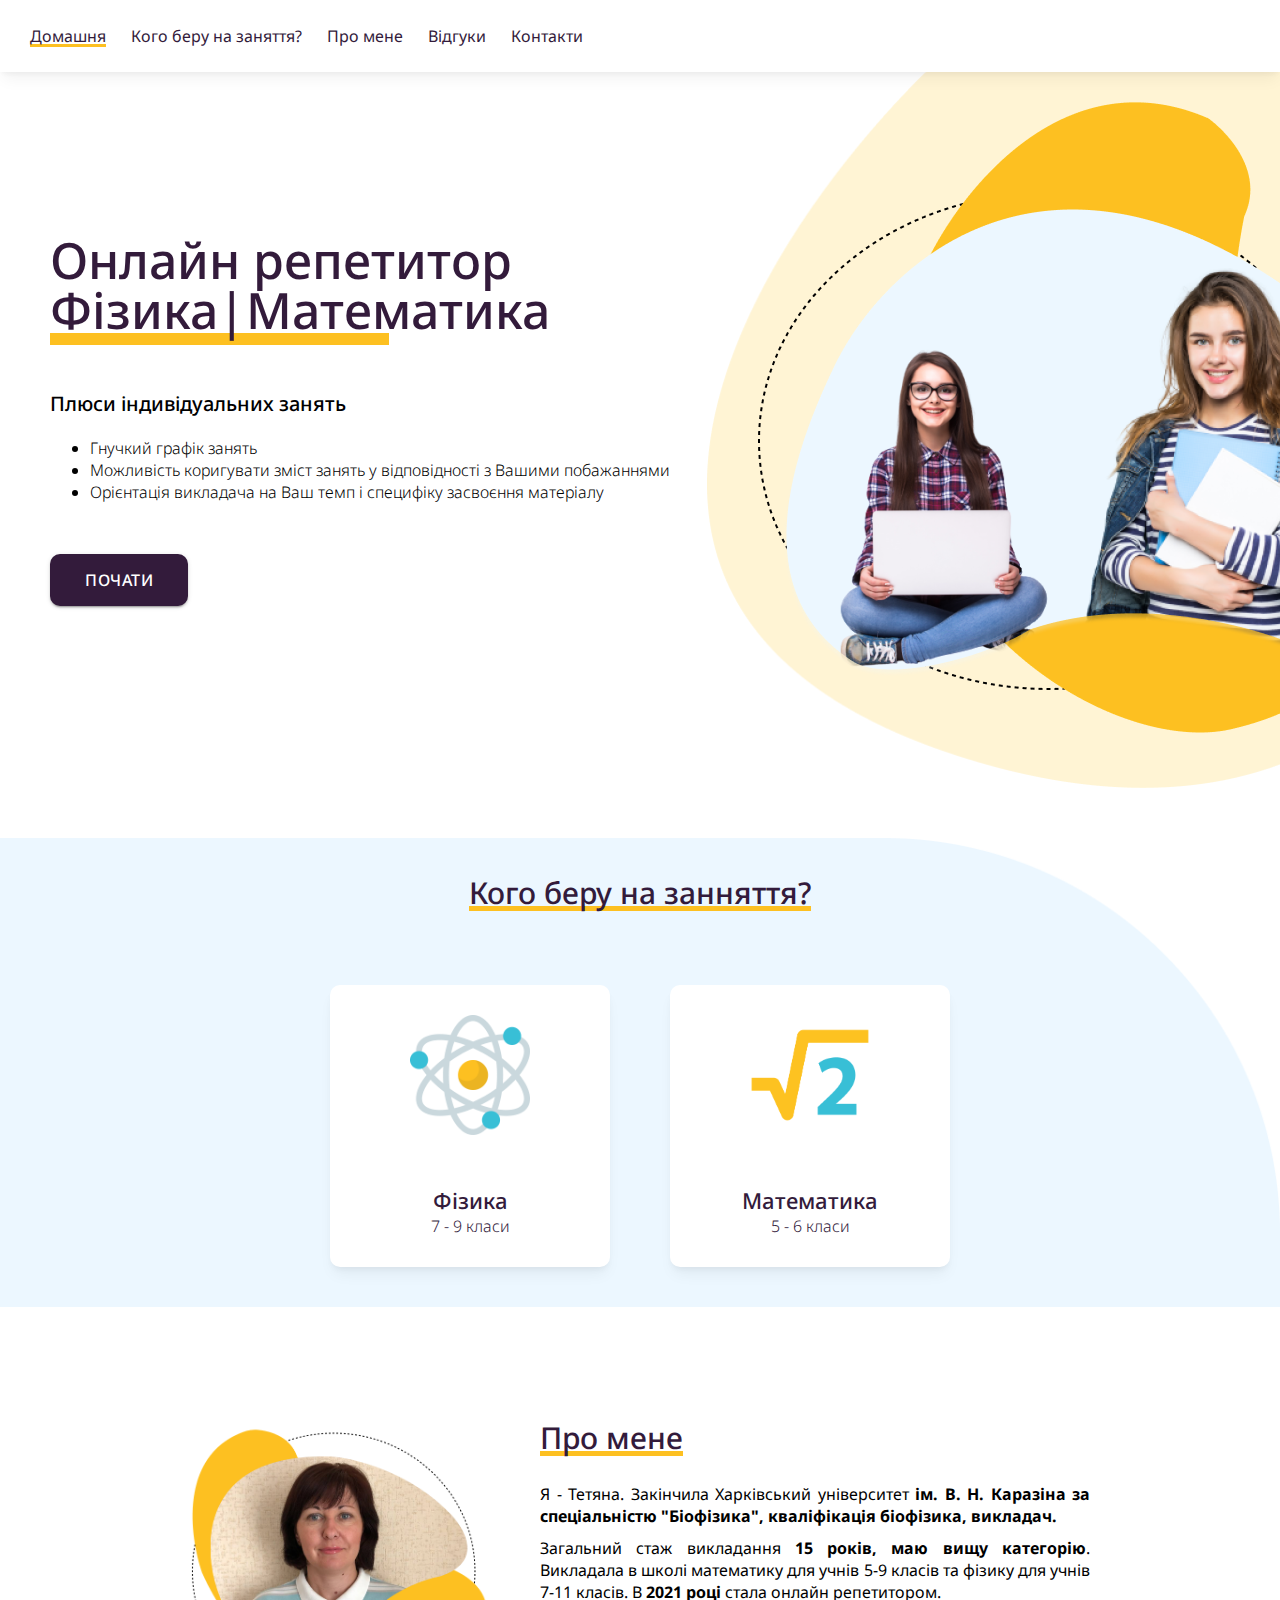
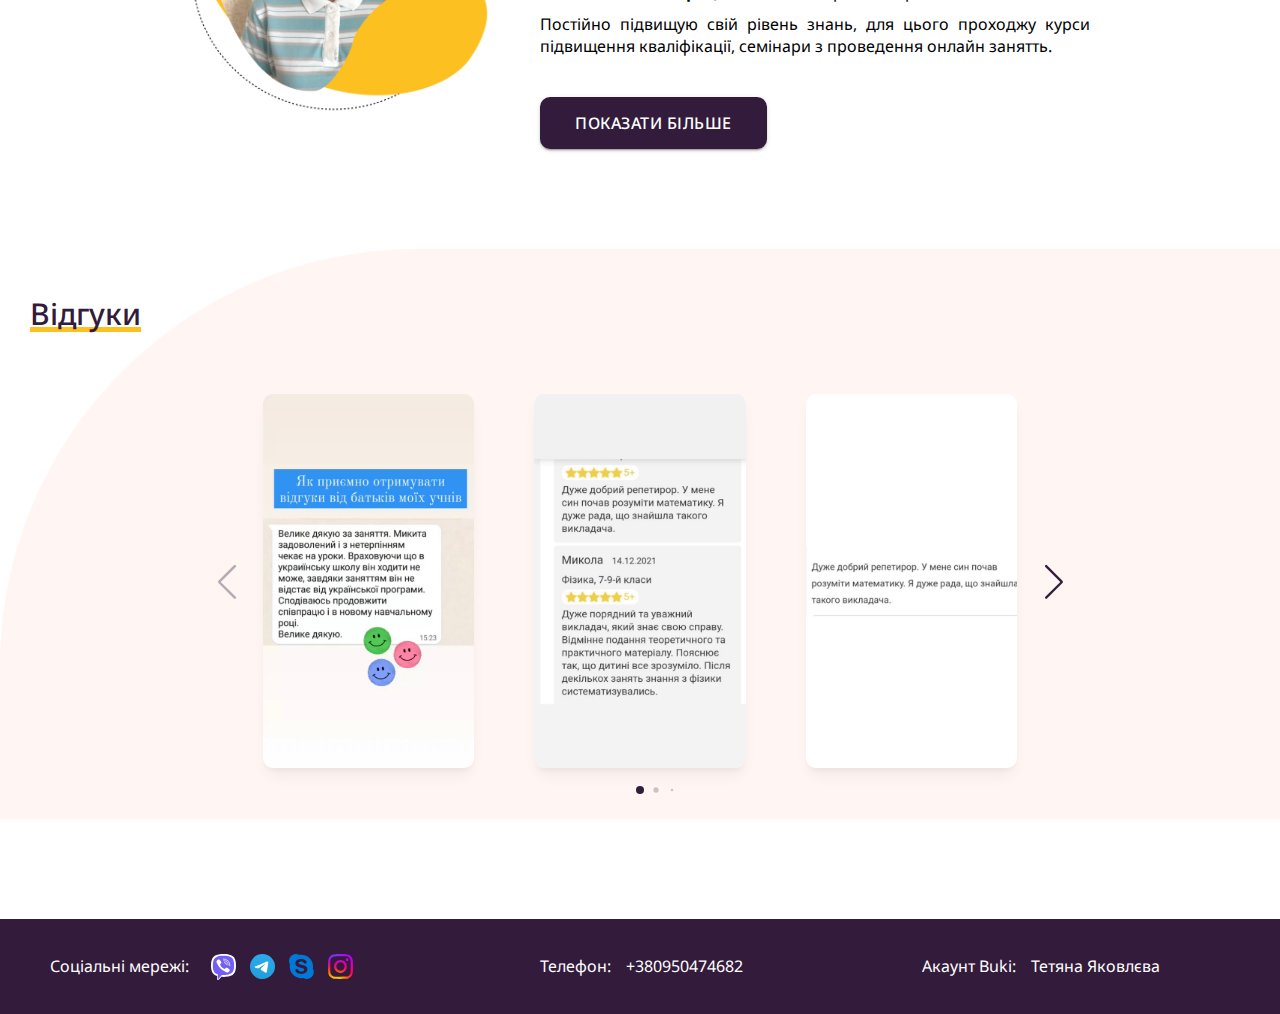
==== index.html @ d31892de "Move index.html to root directory" ====
<!DOCTYPE html>
<html lang="en">
<head>
    <meta charset="UTF-8">
    <meta name="viewport" content="width=device-width, initial-scale=1">
    <title>Title</title>
    <link rel="preconnect" href="https://fonts.googleapis.com">
    <link rel="preconnect" href="https://fonts.gstatic.com" crossorigin>
    <link rel="preconnect" href="https://fonts.googleapis.com">
    <link rel="preconnect" href="https://fonts.gstatic.com" crossorigin>
    <link href="https://fonts.googleapis.com/css2?family=Noto+Sans:wght@300;400;500;600;700&family=Roboto:wght@300;400;500;700&display=swap"
          rel="stylesheet">
    <link rel="stylesheet"
          href="https://cdn.jsdelivr.net/npm/swiper@8/swiper-bundle.min.css"
    />
    <link rel="stylesheet" href="src/style.css">
</head>
<body>
<header class="header">
    <nav id="js-nav" class="nav">
        <ul class="nav__list">
            <li class="nav__item">
                <a href="#home" class="nav__link nav__item_active">Домашня</a>
            </li>
            <li class="nav__item">
                <a href="#lessons" class="nav__link">Кого беру на заняття?</a>
            </li>
            <li class="nav__item">
                <a href="#about-me" class="nav__link">Про мене</a>
            </li>
            <li class="nav__item"><a href="#reviews" class="nav__link">Відгуки</a>
            </li>
            <li class="nav__item">
                <a href="#contacts" class="nav__link">Контакти</a>
            </li>
        </ul>
    </nav>
    <button id="js-hamburger" class="hamburger" type="button">
        <span id="js-top-line" class="top-line"></span>
        <span id="js-center-line" class="center-line"></span>
        <span id="js-bottom-line" class="bottom-line"></span>
    </button>
</header>
<div class="header-holder">
    <section id="home" class="main-info">
        <div class="main-info__left-column">
            <h1 class="main-info__heading">Онлайн репетитор</h1>
            <h1 class="main-info__heading main-info__heading_underline">Фізика|Математика</h1>
            <div class="advantages">
                <p class="advantages__heading">Плюси індивідуальних занять</p>
                <ul class="advantages__list">
                    <li class="advantages__item">Гнучкий графік занять</li>
                    <li class="advantages__item">Можливість коригувати зміст занять у відповідності з Вашими
                        побажаннями
                    </li>
                    <li class="advantages__item">Орієнтація викладача на Ваш темп і специфіку засвоєння матеріалу</li>
                </ul>
            </div>
            <a href="#contacts" class="base-button">Почати</a>
        </div>
        <div class="main-info__right-column">
            <img src="src/assets/children.png" alt="children">
        </div>
    </section>
</div>
<section id="lessons" class="lessons">
    <h3 class="heading lessons__heading">Кого беру на занняття?</h3>
    <ul class="lessons__list">
        <li class="lessons__option">
            <div class="img_holder">
                <img src="src/assets/physics.png" alt="Фізика"/>
            </div>
            <p class="lessons__name">Фізика</p>
            <p class="lessons__description">7 - 9 класи</p>
        </li>
        <li class="lessons__option">
            <div class="img_holder">
                <img src="src/assets/math.png" alt="Математика"/>
            </div>
            <p class="lessons__name">Математика</p>
            <p class="lessons__description">5 - 6 класи</p>
        </li>
    </ul>
</section>
<section id="about-me" class="about-me">
    <div class="about-me__left-column">
        <img src="src/assets/tutor.png" alt="Викладач"/>
    </div>
    <div class="about-me__right-column">
        <h3 class="heading">Про мене</h3>
        <div class="about-me__text">
            <p>Я - Тетяна. Закінчила Харківський університет <b>ім. В. Н. Каразіна за спеціальністю "Біофізика",
                кваліфікація біофізика, викладач.</b></p>
            <p>Загальний стаж викладання <b>15 років, маю вищу категорію</b>. Викладала в школі математику для учнів 5-9
                класів та фізику для учнів 7-11 класів. В <b>2021 році</b> стала онлайн репетитором.</p>
            <p>Постійно підвищую свій рівень знань, для цього проходжу курси підвищення кваліфікації, семінари з
                проведення онлайн занятть.</p>
            <div class="about-me__additional-text about-me__additional-text_hidden"><p>Допоможу дітям 5-6 класів
                підтягнути шкільну
                програму з математики та учням
                7-9 класів з фізики. Підвищу ії успішність, навчу розуміти, аналізувати і легко запам`ятовувати
                матеріал. Я вмію легко знаходити спільну мову з дітьми з будь-яким характером та темпераментом.</p>
                <p>На заняттях для ефективного засвоєння матеріалу я забезпечую <b>проведення експерементів та
                    використовую презентації</b> для пояснення тем, широко використовую внутрішньо-предметні та між
                    предметні звязки з метематикою, біологією, хімією та географією.</p>
                <p>Володію методикою індивідуальної роботи з учнями. На заняттях приділяю увагу <b>усному рахунку,
                    вмінню міркувати, аналізувати та робити висновки</b>
                <p>
                <p>Для цього використовую різні сучасні методики навчання:</p>
                <ul>
                    <li>мейкерство</li>
                    <li>дослідницький метод</li>
                    <li> метод емоційного стимулювання</li>
                </ul>
            </div>
        </div>
        <button id="show-more" class="base-button">Показати більше</button>
    </div>
</section>
<section id="reviews" class="reviews">
    <h3 class="heading reviews__heading">Відгуки</h3>
    <div class="swiper">
        <div class="swiper-button-prev"></div>
        <!-- Additional required wrapper -->
        <div class="swiper-wrapper">
            <!-- Slides -->
            <div class="swiper-slide" id="1">
                <div class="swiper-img"><img src="src/assets/reviews/review1.PNG" alt="Відгук 1"/></div>
            </div>
            <div class="swiper-slide" id="2">
                <div class="swiper-img"><img src="src/assets/reviews/review2.PNG" alt="Відгук 2"/></div>
            </div>
            <div class="swiper-slide" id="3">
                <div class="swiper-img"><img src="src/assets/reviews/review3.PNG" alt="Відгук 3"/></div>
            </div>
            <div class="swiper-slide" id="4">
                <div class="swiper-img"><img src="src/assets/reviews/review4.PNG" alt="Відгук 4"/></div>
            </div>
            <div class="swiper-slide" id="5">
                <div class="swiper-img"><img src="src/assets/reviews/review5.PNG" alt="Відгук 5"/></div>
            </div>
            <div class="swiper-slide" id="6">
                <div class="swiper-img"><img src="src/assets/reviews/review6.PNG" alt="Відгук 6"/></div>
            </div>
        </div>
        <div class="swiper-pagination"></div>
        <div class="swiper-button-next"></div>
    </div>
    <div class="fullscreen-swiper"></div>
    <div class="fullscreen-swiper-backdrop"></div>
</section>
<section id="contacts" class="contacts">
    <div class="contacts__container">
        <div class="contacts__option">
            <p class="contacts__heading">Соціальні мережі:</p>
            <div style="display: flex">
                <a class="social-network" href="viber://add?number=380508004231" target="_blank">
                    <img src="src/assets/viber.svg" alt="viber">
                </a>
                <a class="social-network" href="https://telegram.me/tansha1" target="_blank">
                    <img src="src/assets/telegram.svg" alt="telegram">
                </a>
                <a class="social-network" href="https://join.skype.com/invite/DcmRHoLNn8Ra" target="_blank">
                    <img src="src/assets/skype.svg" alt="skype">
                </a>
                <a class="social-network" href="https://www.instagram.com/repetitor_tatyanayakovleva" target="_blank">
                    <img src="src/assets/instagram.svg" alt="instagram">
                </a>
            </div>
        </div>
        <div class="contacts__option">
            <p class="contacts__heading" style="display: inline-block;">Телефон:</p>
            <a class="contacts__link" href="tel:+380950474682">+380950474682</a>
        </div>
        <div class="contacts__option">
            <p class="contacts__heading" style="display: inline-block;">Акаунт Buki:</p>
            <a class="contacts__link" href="https://buki.com.ua/user-124001/" target="_blank">Тетяна Яковлєва</a>
        </div>
    </div>
</section>
</body>
<script src="https://ajax.googleapis.com/ajax/libs/jquery/3.6.0/jquery.min.js"></script>
<script src="https://cdn.jsdelivr.net/npm/swiper@8/swiper-bundle.min.js"></script>
<script src="src/script.js"></script>
<script src="src/swiper.js"></script>
</html>
---- src/style.css ----
html {
    font-size: 13px;
}

body {
    max-width: 1600px;
    margin: 0 auto;
    font-family: 'Noto Sans', sans-serif;
}

button {
    font-family: 'Noto Sans', sans-serif;
    background: none;
    border: none;
    appearance: none;
    outline: none;
    padding: 0;
    cursor: pointer;
}

.base-button {
    padding: 0.938rem 2.188rem;
    background: #331B3B;
    color: #fff;
    border: none;
    border-radius: 10px;
    font-size: 1rem;
    font-weight: 500;
    text-decoration: none;
    text-transform: uppercase;
    letter-spacing: .5px;
    box-shadow: 0 3px 1px -2px rgb(0 0 0 / 20%), 0 2px 2px 0 rgb(0 0 0 / 14%), 0 1px 5px 0 rgb(0 0 0 / 12%);
    transition: box-shadow 0.1s;
}

.base-button:hover {
    cursor: pointer;
    box-shadow: 0 5px 5px -3px rgb(0 0 0 / 20%), 0 8px 10px 1px rgb(0 0 0 / 14%), 0 3px 14px 2px rgb(0 0 0 / 12%);
    background: #40234a;
}

.header-holder {
    background: url("assets/yellow-bg.png") no-repeat;
    background-size: contain;
    background-position: right;
}

.header {
    position: sticky;
    top: 0;
    display: flex;
    align-items: center;
    min-height: 70px;
    padding: 0 1.875rem;
    background: #ffff;
    box-shadow: rgba(0, 0, 0, 0.05) 0 10px 15px -3px, rgba(0, 0, 0, 0.05) 0 4px 6px -2px;
    z-index: 2;
}

.nav {
    position: fixed;
    top: 0;
    right: 0;
    width: 100%;
    height: 100vh;
    background: #FFF;
    transition: transform 0.7s, opacity 0.5s;
    transform: translateX(100%);
    opacity: 0;
}

.nav.show {
    transform: translateX(0%);
    opacity: 1;
}

.hamburger {
    position: relative;
    margin-left: auto;
    display: flex;
    width: 35px;
    height: 25px;
    z-index: 1;
}

.hamburger span {
    position: absolute;
    left: 0;
    width: inherit;
    height: 4px;
    background: #331B3B;
    transition: transform 0.5s, opacity 0.5s;
}

.top-line {
    top: 0;
}

.center-line {
    top: 10px;
}

.bottom-line {
    bottom: 0;
}

.top-line.active {
    transform: translateY(10.5px) rotate(45deg);
}

.center-line.active {
    opacity: 0;
}

.bottom-line.active {
    transform: translateY(-10.5px) rotate(-45deg);
}

.nav__list {
    display: flex;
    flex-direction: column;
    height: inherit;
    margin: 0;
    padding: 4.375rem 0 0 1.875rem;
    list-style: none;
}

.nav__item {
    position: relative;
    padding: 1.563rem 0;
}

.nav__item_active:after,
.nav__item:hover a:after {
    content: '';
    position: absolute;
    left: 0;
    bottom: 0;
    width: 100%;
    height: 3px;
    background: #FDC021;
    z-index: -1;
}

.nav__link {
    position: relative;
    color: #331B3B;
    font-size: 1rem;
    text-decoration: none;
}

.main-info {
    display: flex;
    justify-content: space-between;
    margin: 0 0 3.125rem;
    padding: 1.875rem 3.125rem 3.125rem;
}

.main-info__left-column {
    display: flex;
    flex-direction: column;
    justify-content: center;
    align-items: flex-start;
    width: 100%;
}

.main-info__right-column {
    display: none;
}

.main-info__heading {
    position: relative;
    display: inline-block;
    margin: 0 auto;
    color: #331B3B;
    font-size: 2.5rem;
    font-weight: 500;
    line-height: 1;
}

.main-info__heading_underline:after {
    content: '';
    left: 0;
    bottom: -10px;
    position: absolute;
    width: 100%;
    height: 12px;
    background: #FDC021;
    z-index: -1;
}

.advantages {
    padding: 2.188rem 0;
}

.advantages__heading {
    font-size: 1.25rem;
    font-weight: 500;
}

.advantages__item {
    font-weight: 300;
}

.lessons {
    background: url("assets/blue-bg.png") no-repeat;
    background-size: cover;
    text-align: center;
}

.heading {
    display: inline-block;
    position: relative;
    margin: 0;
    color: #331B3B;
    font-size: 1.875rem;
    font-weight: 500;
    line-height: 1;
    z-index: 1;
}

.lessons__heading {
    margin: 2.5rem 0 0;
}

.heading:after {
    content: '';
    right: 0;
    bottom: -3px;
    position: absolute;
    width: 50%;
    height: 5px;
    background: #FDC021;
}

.lessons__list {
    padding: 1.875rem 0 2.5rem;
    display: flex;
    justify-content: center;
    flex-wrap: wrap;
}

.lessons__option {
    display: flex;
    flex-direction: column;
    align-items: center;
    min-width: 12.5rem;
    min-height: 12.5rem;
    margin: 1.875rem 1.875rem 0;
    padding: 1.875rem;
    background: #fff;
    border-radius: 10px;
    box-shadow: rgba(0, 0, 0, 0.05) 0 10px 15px -3px, rgba(0, 0, 0, 0.05) 0 4px 6px -2px;
}

.lessons__name {
    margin: 3.125rem 0 0;
    color: #331B3B;
    font-size: 1.375rem;
    font-weight: 500;
}

.lessons__description {
    margin: 0;
    color: #331B3B;
    font-weight: 300;
}

.img_holder {
    display: flex;
    align-items: center;
    justify-content: center;
    width: 7.5rem;
    height: 7.5rem;
}

.img_holder img {
    width: 100%;
    height: auto;
}

.about-me {
    display: flex;
    justify-content: center;
    padding: 6.25rem 3.125rem;
    flex-wrap: wrap;
}

.about-me__left-column img {
    width: 300px;
    height: 290px;
}

.about-me__right-column {
    display: flex;
    flex-direction: column;
    align-items: flex-start;
    margin: 3rem 0 0 0;
}

.about-me__right-column .heading {
    margin: 0 0 1.875rem;
}

.about-me__right-column button {
    margin: 1.875rem 0 0;
}

.about-me__text {
    margin: auto 0;
    text-align: justify;
}

.about-me__text p {
    margin: 0 0 0.625rem;
}

.about-me__additional-text_hidden {
    display: none;
}

.reviews {
    background: url("assets/orange-bg.png") no-repeat;
    background-size: cover;
    padding: 3.125rem 1.875rem 1.563rem 1.875rem;
}

.reviews__heading {
    margin: 0 0 2.5rem 0;
}

.heading:after {
    content: '';
    width: 100%;
    z-index: -1;
}

.swiper-wrapper {
    padding: 1.563rem 0;
}

.swiper {
    width: 100%;
    max-width: 300px;
    padding: 0 3.125rem;
    box-sizing: border-box;
    z-index: 0;
}

.swiper-slide {
    border-radius: 10px;
    box-shadow: rgba(0, 0, 0, 0.05) 0 10px 15px -3px, rgba(0, 0, 0, 0.05) 0 4px 6px -2px;
    -webkit-touch-callout: none;
    -webkit-user-select: none;
    -khtml-user-select: none;
    -moz-user-select: none;
    -ms-user-select: none;
    user-select: none;
}

.swiper-slide:hover {
    cursor: pointer;
}

.swiper-img {
    height: 100%;
    display: flex;
    align-items: center;
    justify-content: center;
}

.swiper-slide img {
    width: 100%;
    border-radius: 10px;
    pointer-events: none
}

.swiper-controls {
    display: flex;
}

.swiper-button-next {
    right: 0;
}

.swiper-button-prev {
    left: 0;
}

.swiper-button-next:after,
.swiper-button-prev:after {
    font-size: 2.188rem;
    color: #331B3B;
}

.swiper-horizontal > .swiper-pagination-bullets,
.swiper-pagination-bullets.swiper-pagination-horizontal,
.swiper-pagination-custom,
.swiper-pagination-fraction {
    bottom: 0;
}

.swiper-pagination-bullet-active-main {
    background: #331B3B;
}

.fullscreen-swiper {
    position: fixed;
    top: 0;
    bottom: 0;
    left: 0;
    right: 0;
    display: none;
    height: 100%;
    flex-direction: column;
    justify-content: center;
    align-items: center;
    padding: 3.125rem;
    overflow: hidden;
    box-sizing: border-box;
    z-index: 10000;
}

.fullscreen-swiper_open {
    display: flex !important;
}

.fullscreen-swiper-backdrop {
    position: fixed;
    top: 0;
    bottom: 0;
    left: 0;
    right: 0;
    display: none;
    background: #000;
    z-index: 99;
    opacity: 0.5;
}

.fullscreen-swiper .swiper-slide {
    background: none;
}

.fullscreen-swiper:hover {
    cursor: pointer;
}

.fullscreen-swiper .img-holder_fullscreen {
    display: inline-flex;
    width: auto;
    height: 100%;
    justify-content: center;
    align-items: center;
    position: relative;
}

.img-holder_fullscreen:hover {
    cursor: auto;
}

.fullscreen-swiper img {
    border-radius: 10px;
    height: auto;
    width: auto;
    max-height: 100%;
    max-width: 100%;
    -webkit-touch-callout: none;
    -webkit-user-select: none;
    -khtml-user-select: none;
    -moz-user-select: none;
    -ms-user-select: none;
    user-select: none;
    pointer-events: none
}

.contacts {
    background: #331B3B;
    margin-top: 6.25rem;
    padding: 2.188rem 3.125rem;
}

.contacts__container {
    display: flex;
    justify-content: space-between;
    text-align: left;
    flex-wrap: wrap;
    flex-direction: column;
}

.contacts__option {
    display: flex;
    align-items: center;
    margin: 0 4.375rem 1.563rem 0;
}

.contacts__option:last-child {
    margin-bottom: 0;
}

.contacts__heading {
    margin: 0 0.938rem 0 0;
    color: #fff;
    font-size: 1rem;
    font-weight: 400;
}

.social-network {
    display: inline-block;
    width: 25px;
    height: 25px;
    margin: 0 7px;
}

.social-network img {
    width: 100%;
}

.contacts__link {
    color: #fff;
    text-decoration: none;
}

.contacts__link:hover {
    background: inherit;
    box-shadow: none;
    color: #FDC021;
    text-decoration: underline;
}

@media (min-width: 567px) {
    html {
        font-size: 14px;
    }

    .swiper {
        width: 70%;
        max-width: unset;
        margin: 0 auto;
    }
}

@media (min-width: 769px) {
    html {
        font-size: 14px;
    }

    .nav {
        background: #fff;
        position: static;
        top: 0;
        right: 0;
        width: auto;
        height: auto;
        transition: none;
        transform: none;
        opacity: 1;
    }

    .nav__list {
        align-items: center;
        flex-direction: row;
        justify-content: flex-start;
        padding: 0;
    }

    .nav__item {
        margin-right: 1.563rem;
        z-index: 1;
    }

    .hamburger {
        display: none;
    }

    .main-info__heading {
        width: 100%;
        margin: 0;
    }

    .main-info__heading_underline:after {
        width: 50%;
    }

    .main-info__left-column {
        width: 60%;
        padding-right: 1.875rem;
    }

    .main-info__right-column {
        display: block;
        width: 40%;
    }

    .about-me {
        flex-wrap: nowrap;
    }

    .about-me__right-column {
        max-width: 550px;
        margin: 0 0 0 3.125rem;
    }

    .swiper {
        width: 75%;
    }
}

@media (min-width: 992px) {
    html {
        font-size: 15px;
    }

    .lessons__option {
        min-width: 13.75rem;
        min-height: 13.75rem;
    }

    .contacts__container {
        flex-direction: row;
        flex-wrap: nowrap;
    }

    .contacts__option {
        margin-bottom: 0;
    }

    .contacts__heading {
        width: 100%;
    }

    .contacts__heading,
    .contacts__link {
        white-space: nowrap;
    }
}

@media (min-width: 1024px) {
    html {
        font-size: 16px;
    }

    .main-info__heading {
        font-size: 3.125rem;
    }

    .swiper {
        width: 70%;
    }

    .contacts__heading {
        width: auto;
    }
}

@media (min-width: 1440px) {
    html {
        font-size: 16px;
    }

    .main-info__heading {
        font-size: 3.75rem;
    }

    .lessons__option {
        min-width: 15.625rem;
        min-height: 15.625rem;
    }

    .img_holder {
        width: 9.375rem;
        height: 9.375rem;
    }
}
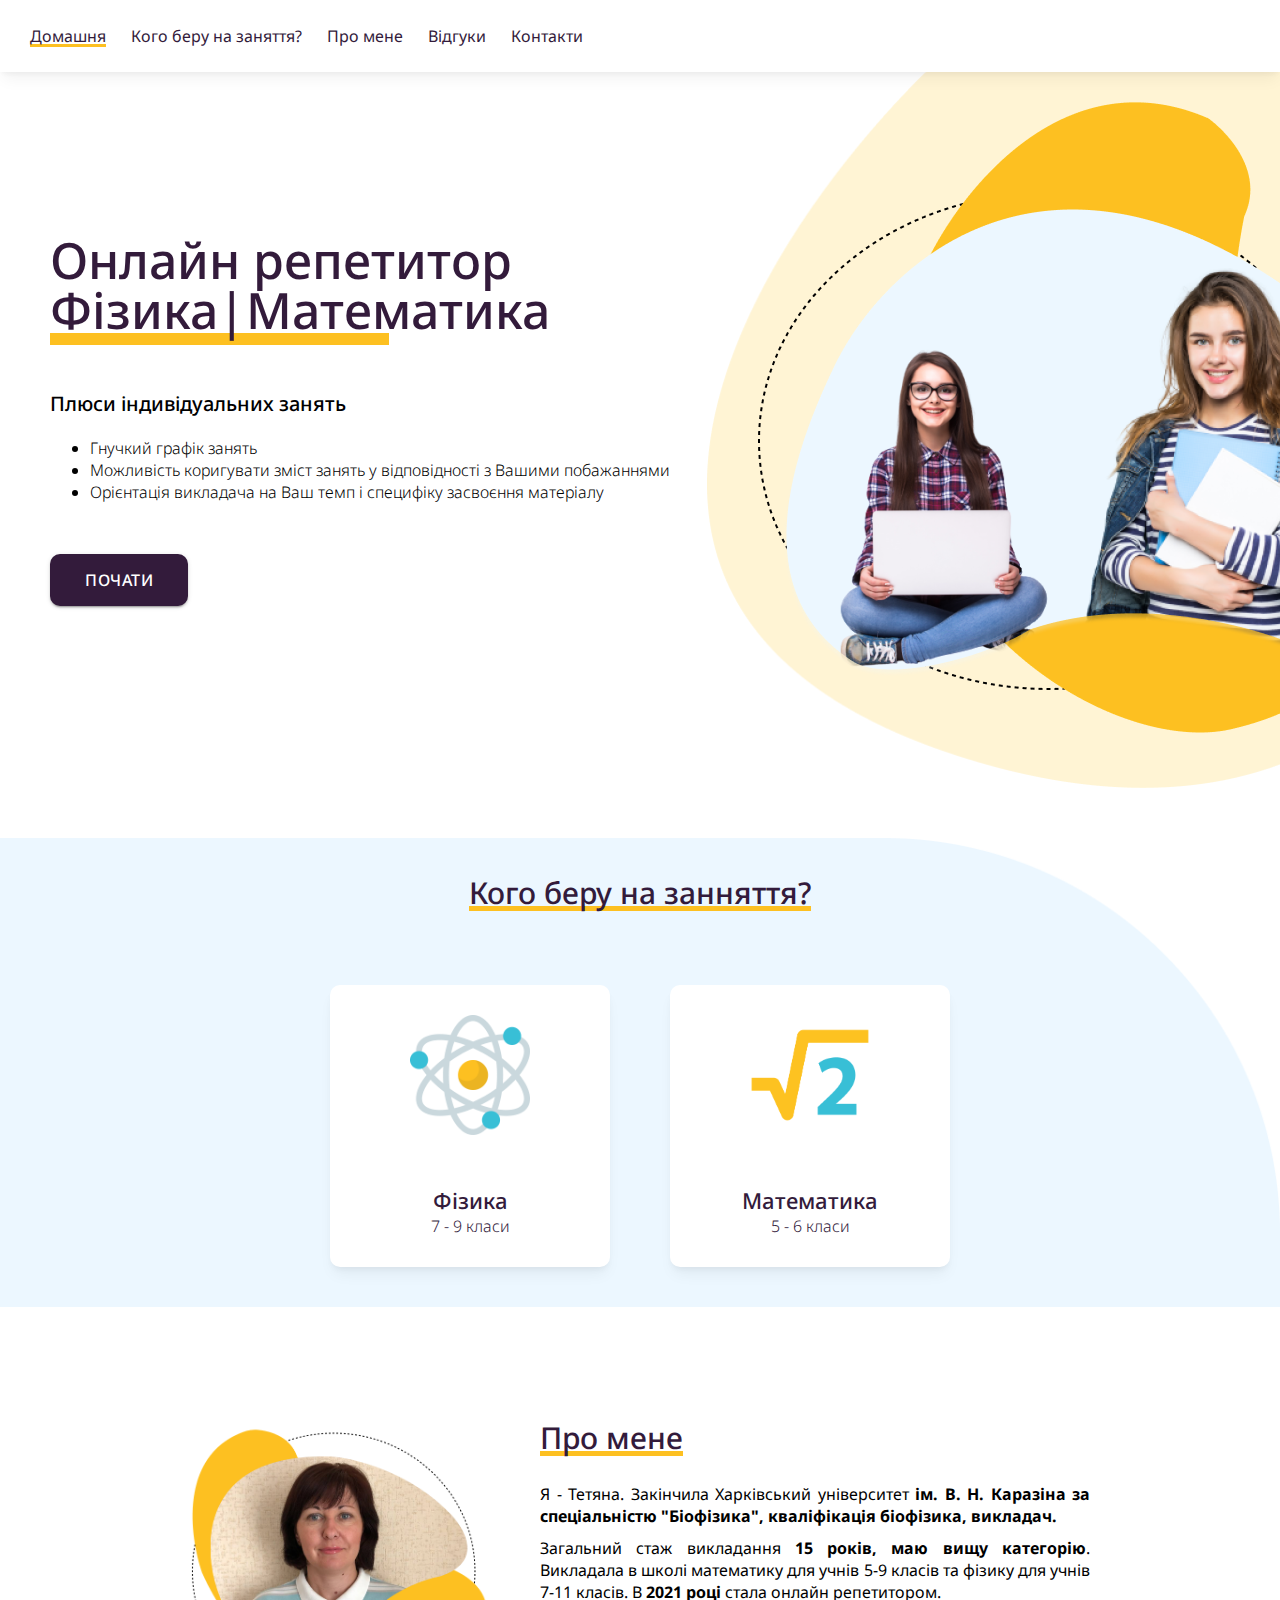
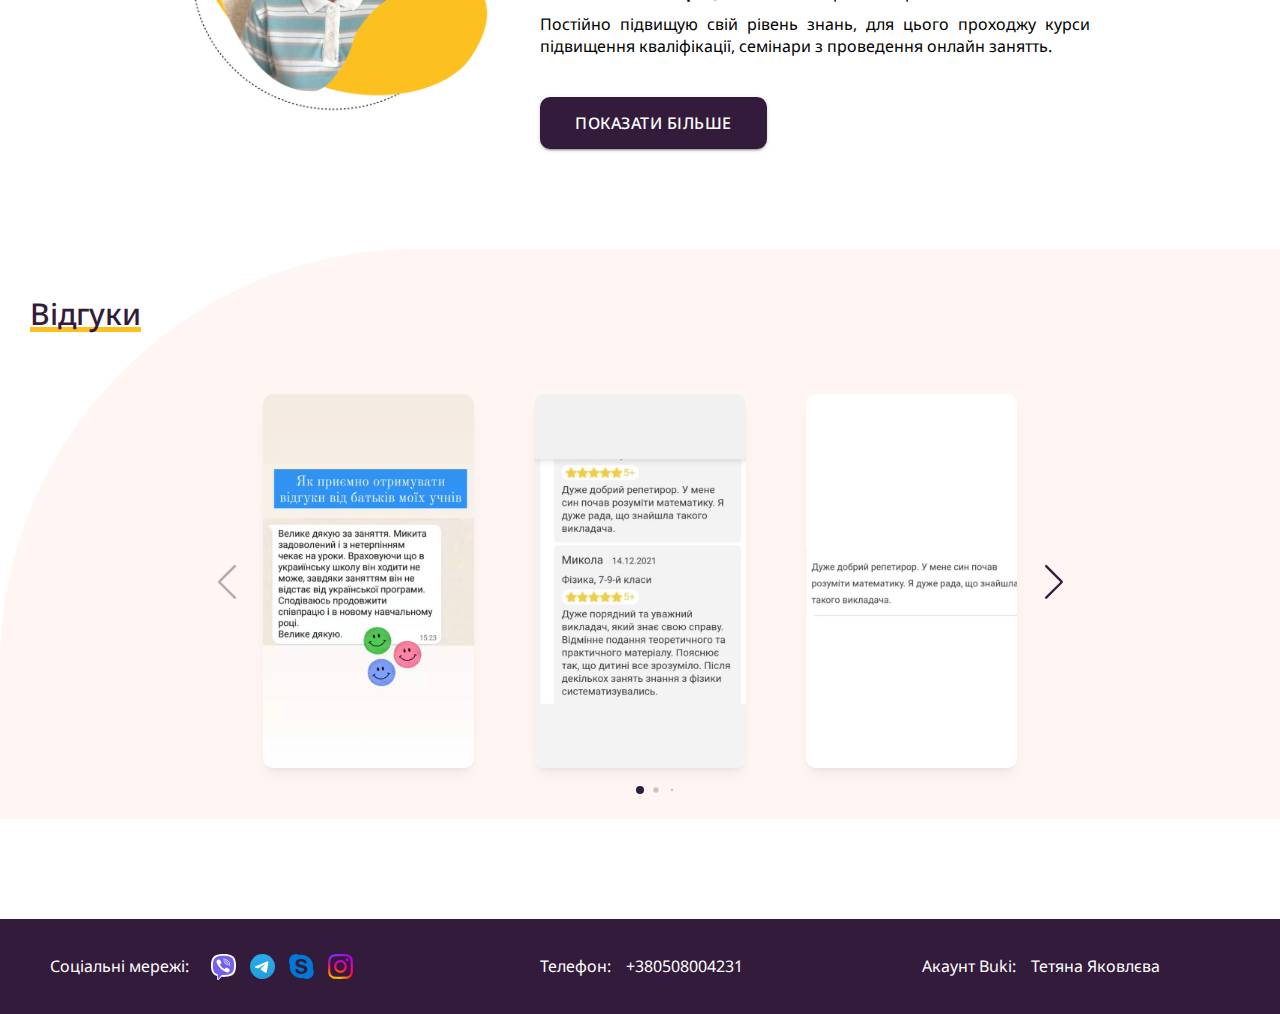
==== commit 76452b76: "Update phone number" ====
--- a/index.html
+++ b/index.html
@@ -170,7 +170,7 @@
         </div>
         <div class="contacts__option">
             <p class="contacts__heading" style="display: inline-block;">Телефон:</p>
-            <a class="contacts__link" href="tel:+380950474682">+380950474682</a>
+            <a class="contacts__link" href="tel:+380508004231">+380508004231</a>
         </div>
         <div class="contacts__option">
             <p class="contacts__heading" style="display: inline-block;">Акаунт Buki:</p>
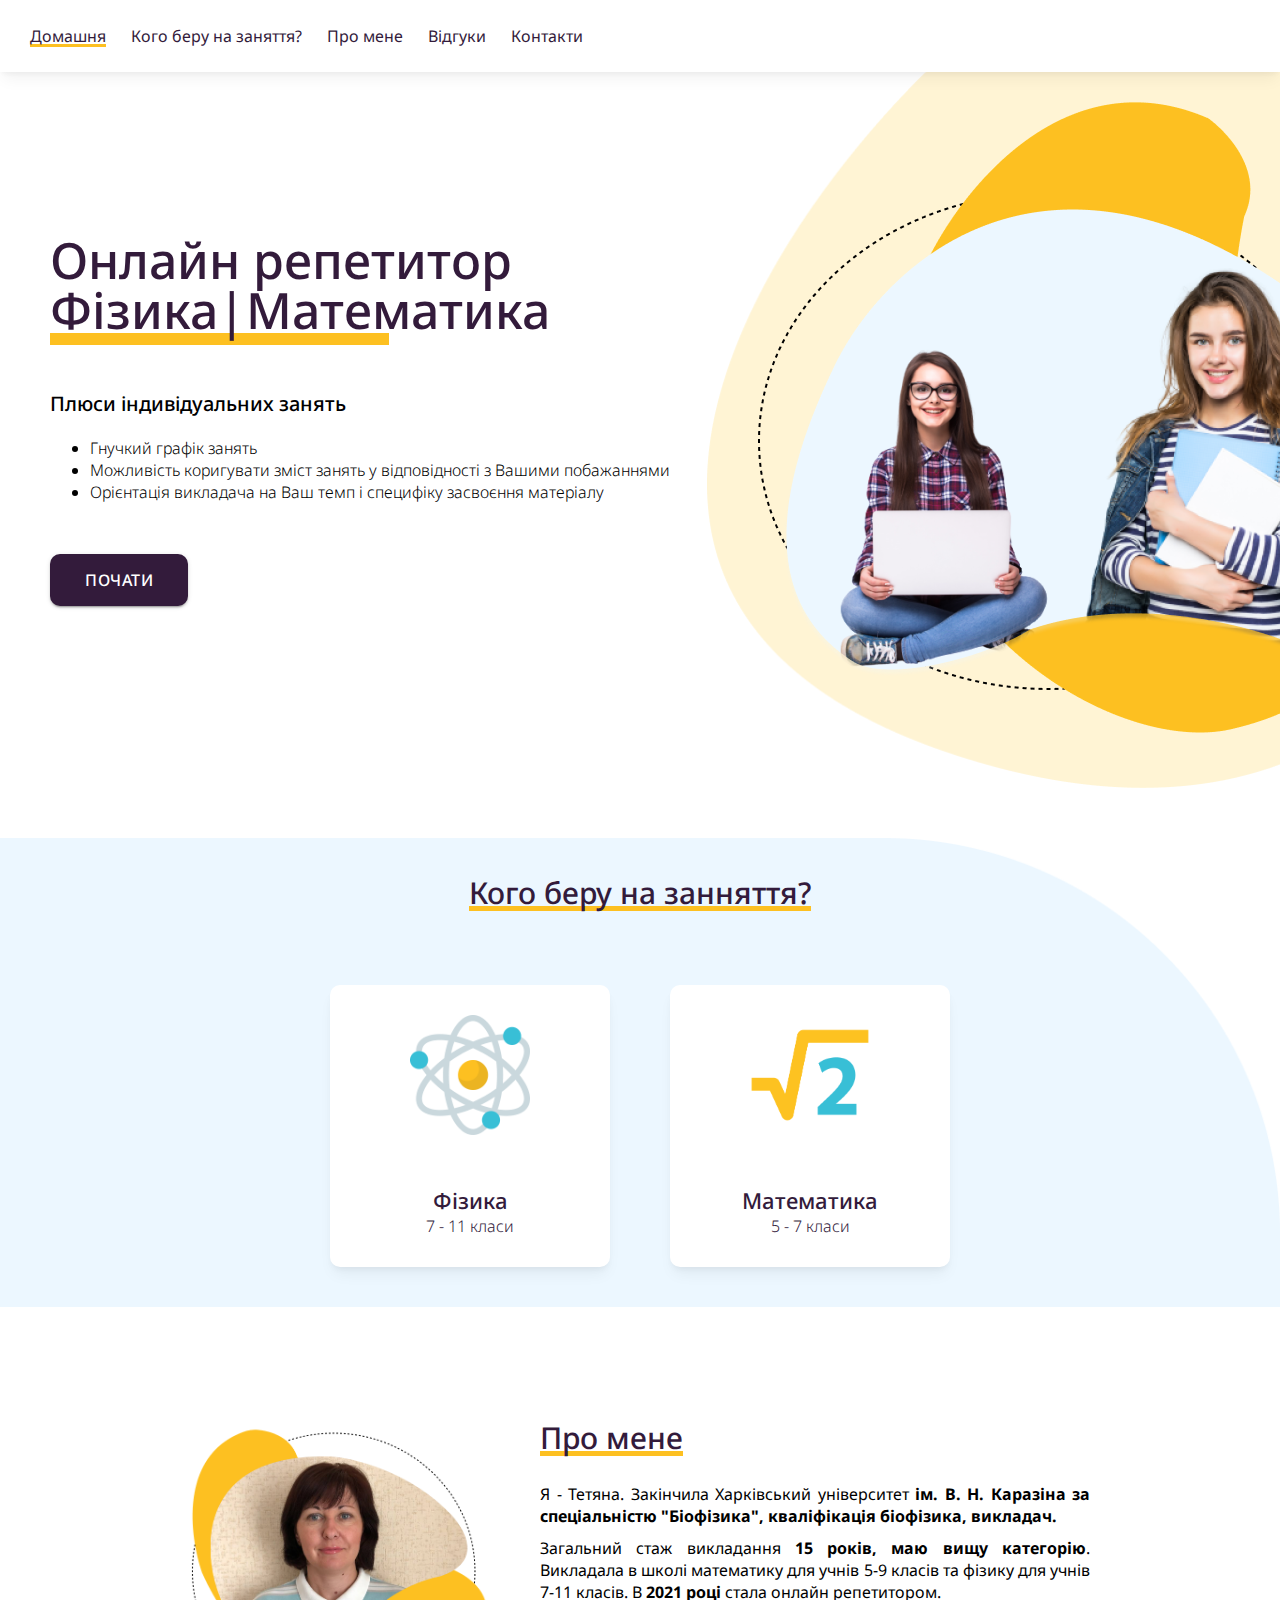
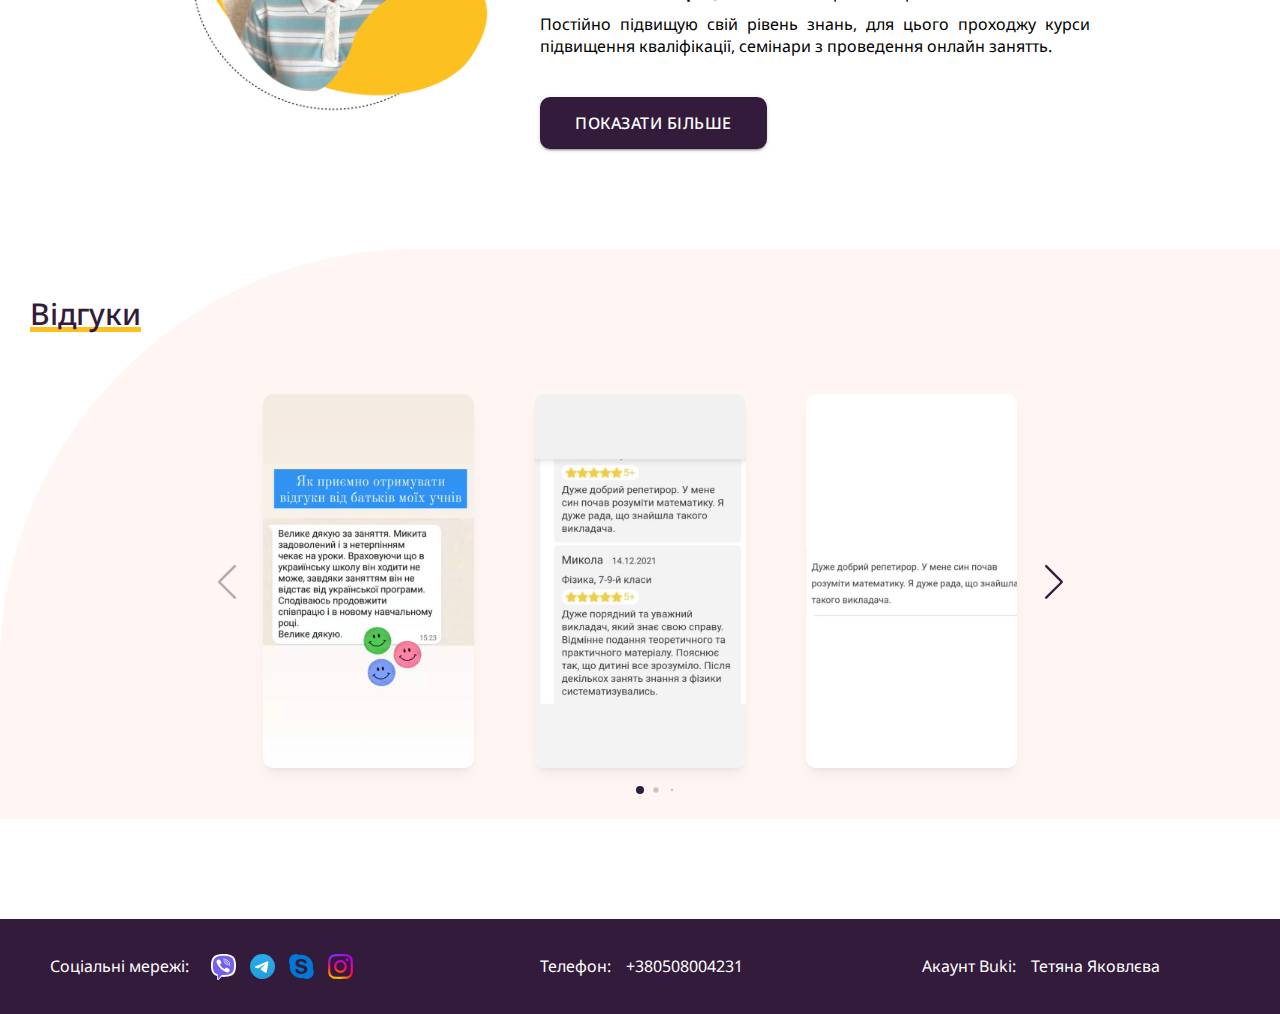
==== commit 978d4896: "Change classes for lessons" ====
--- a/index.html
+++ b/index.html
@@ -71,14 +71,14 @@
                 <img src="src/assets/physics.png" alt="Фізика"/>
             </div>
             <p class="lessons__name">Фізика</p>
-            <p class="lessons__description">7 - 9 класи</p>
+            <p class="lessons__description">7 - 11 класи</p>
         </li>
         <li class="lessons__option">
             <div class="img_holder">
                 <img src="src/assets/math.png" alt="Математика"/>
             </div>
             <p class="lessons__name">Математика</p>
-            <p class="lessons__description">5 - 6 класи</p>
+            <p class="lessons__description">5 - 7 класи</p>
         </li>
     </ul>
 </section>
@@ -154,7 +154,7 @@
         <div class="contacts__option">
             <p class="contacts__heading">Соціальні мережі:</p>
             <div style="display: flex">
-                <a class="social-network" href="viber://add?number=380508004231" target="_blank">
+                <a class="social-network" href="viber://add?chat=380508004231" target="_blank">
                     <img src="src/assets/viber.svg" alt="viber">
                 </a>
                 <a class="social-network" href="https://telegram.me/tansha1" target="_blank">
